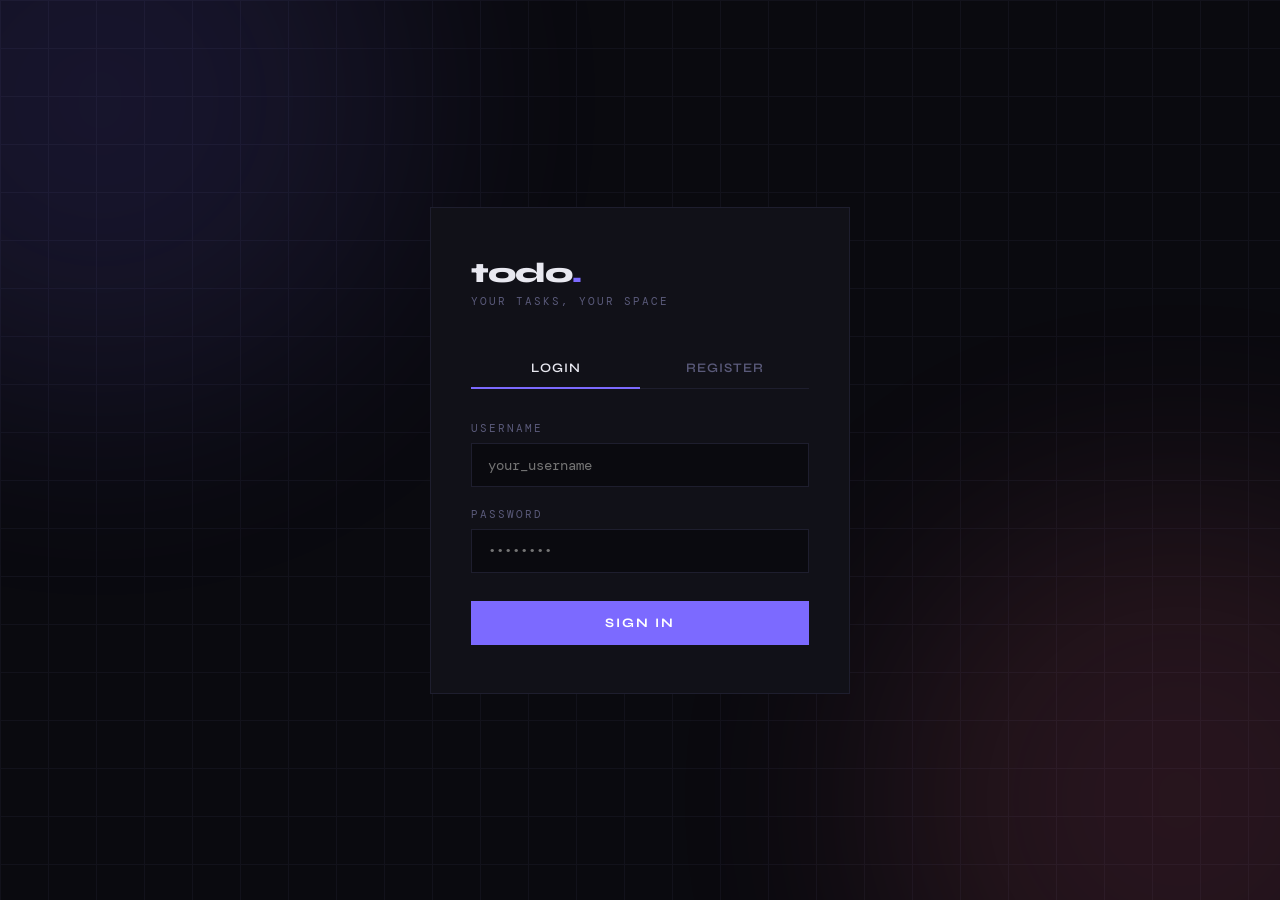
==== src/main/resources/static/index.html @ 54dc07a8 "initial commit" ====
<!DOCTYPE html>
<html lang="en">
<head>
<meta charset="UTF-8"/>
<meta name="viewport" content="width=device-width, initial-scale=1.0"/>
<title>TodoList</title>
<link href="https://fonts.googleapis.com/css2?family=Syne:wght@400;600;700;800&family=DM+Mono:wght@300;400;500&display=swap" rel="stylesheet"/>
<style>
  *, *::before, *::after { box-sizing: border-box; margin: 0; padding: 0; }

  :root {
    --bg: #0a0a0f;
    --surface: #111118;
    --surface2: #16161f;
    --border: #1e1e2e;
    --accent: #7c6aff;
    --accent2: #ff6a8a;
    --text: #e8e8f0;
    --muted: #5a5a7a;
    --success: #4fffb0;
    --error: #ff4f6a;
    --done: #2a2a3a;
  }

  body {
    background: var(--bg);
    color: var(--text);
    font-family: 'DM Mono', monospace;
    min-height: 100vh;
  }

  .grid-bg {
    position: fixed;
    inset: 0;
    background-image:
      linear-gradient(var(--border) 1px, transparent 1px),
      linear-gradient(90deg, var(--border) 1px, transparent 1px);
    background-size: 48px 48px;
    opacity: 0.3;
    z-index: 0;
    pointer-events: none;
  }

  .glow {
    position: fixed;
    width: 500px; height: 500px;
    border-radius: 50%;
    filter: blur(120px);
    opacity: 0.08;
    z-index: 0;
    pointer-events: none;
  }
  .glow-1 { background: var(--accent); top: -150px; right: -150px; }
  .glow-2 { background: var(--accent2); bottom: -150px; left: -150px; }

  /* HEADER */
  header {
    position: relative;
    z-index: 10;
    display: flex;
    align-items: center;
    justify-content: space-between;
    padding: 24px 40px;
    border-bottom: 1px solid var(--border);
    background: rgba(10,10,15,0.8);
    backdrop-filter: blur(12px);
  }

  .brand {
    font-family: 'Syne', sans-serif;
    font-weight: 800;
    font-size: 22px;
    letter-spacing: -1px;
  }
  .brand span { color: var(--accent); }

  .header-right {
    display: flex;
    align-items: center;
    gap: 20px;
  }

  .username-badge {
    font-size: 11px;
    letter-spacing: 2px;
    text-transform: uppercase;
    color: var(--muted);
  }
  .username-badge strong { color: var(--accent); }

  .btn-logout {
    background: none;
    border: 1px solid var(--border);
    color: var(--muted);
    font-family: 'DM Mono', monospace;
    font-size: 11px;
    letter-spacing: 1px;
    text-transform: uppercase;
    padding: 6px 14px;
    cursor: pointer;
    transition: all 0.2s;
  }
  .btn-logout:hover { border-color: var(--error); color: var(--error); }

  /* MAIN LAYOUT */
  main {
    position: relative;
    z-index: 1;
    max-width: 720px;
    margin: 0 auto;
    padding: 48px 24px;
  }

  /* STATS */
  .stats {
    display: grid;
    grid-template-columns: repeat(3, 1fr);
    gap: 1px;
    background: var(--border);
    margin-bottom: 40px;
    border: 1px solid var(--border);
  }
  .stat {
    background: var(--surface);
    padding: 20px 24px;
    text-align: center;
  }
  .stat-num {
    font-family: 'Syne', sans-serif;
    font-weight: 800;
    font-size: 32px;
    line-height: 1;
    margin-bottom: 4px;
  }
  .stat-num.accent { color: var(--accent); }
  .stat-num.success { color: var(--success); }
  .stat-num.muted { color: var(--muted); }
  .stat-label {
    font-size: 10px;
    letter-spacing: 2px;
    text-transform: uppercase;
    color: var(--muted);
  }

  /* ADD FORM */
  .add-form {
    background: var(--surface);
    border: 1px solid var(--border);
    padding: 24px;
    margin-bottom: 32px;
  }

  .add-form-title {
    font-family: 'Syne', sans-serif;
    font-weight: 700;
    font-size: 12px;
    letter-spacing: 3px;
    text-transform: uppercase;
    color: var(--muted);
    margin-bottom: 16px;
  }

  .input-row {
    display: flex;
    gap: 8px;
    margin-bottom: 10px;
  }

  input[type="text"], textarea {
    flex: 1;
    background: var(--bg);
    border: 1px solid var(--border);
    color: var(--text);
    font-family: 'DM Mono', monospace;
    font-size: 13px;
    padding: 11px 16px;
    outline: none;
    transition: border-color 0.2s;
    resize: none;
  }
  input[type="text"]:focus, textarea:focus { border-color: var(--accent); }

  textarea { width: 100%; height: 60px; margin-bottom: 10px; }

  .btn-add {
    background: var(--accent);
    color: #fff;
    border: none;
    font-family: 'Syne', sans-serif;
    font-weight: 700;
    font-size: 12px;
    letter-spacing: 2px;
    text-transform: uppercase;
    padding: 11px 20px;
    cursor: pointer;
    transition: opacity 0.2s;
    white-space: nowrap;
  }
  .btn-add:hover { opacity: 0.85; }
  .btn-add:disabled { opacity: 0.4; cursor: not-allowed; }

  /* FILTERS */
  .filters {
    display: flex;
    gap: 2px;
    margin-bottom: 20px;
  }
  .filter-btn {
    background: none;
    border: 1px solid var(--border);
    color: var(--muted);
    font-family: 'DM Mono', monospace;
    font-size: 11px;
    letter-spacing: 1px;
    text-transform: uppercase;
    padding: 7px 16px;
    cursor: pointer;
    transition: all 0.2s;
  }
  .filter-btn.active {
    background: var(--accent);
    border-color: var(--accent);
    color: #fff;
  }

  /* TODO LIST */
  .todo-list { display: flex; flex-direction: column; gap: 2px; }

  .todo-item {
    background: var(--surface);
    border: 1px solid var(--border);
    padding: 18px 20px;
    display: flex;
    align-items: flex-start;
    gap: 14px;
    transition: border-color 0.2s, opacity 0.3s;
    animation: fadeIn 0.3s ease both;
  }
  @keyframes fadeIn {
    from { opacity: 0; transform: translateY(8px); }
    to   { opacity: 1; transform: translateY(0); }
  }
  .todo-item.completed { opacity: 0.5; }
  .todo-item:hover { border-color: #2e2e40; }

  .check-btn {
    width: 20px; height: 20px;
    border: 2px solid var(--border);
    background: none;
    cursor: pointer;
    flex-shrink: 0;
    margin-top: 2px;
    transition: all 0.2s;
    display: flex; align-items: center; justify-content: center;
    color: transparent;
    font-size: 12px;
  }
  .check-btn:hover { border-color: var(--success); color: var(--success); }
  .todo-item.completed .check-btn {
    background: var(--success);
    border-color: var(--success);
    color: var(--bg);
  }

  .todo-body { flex: 1; min-width: 0; }

  .todo-title {
    font-size: 14px;
    font-weight: 500;
    margin-bottom: 4px;
    transition: all 0.2s;
  }
  .todo-item.completed .todo-title {
    text-decoration: line-through;
    color: var(--muted);
  }

  .todo-desc {
    font-size: 12px;
    color: var(--muted);
    line-height: 1.5;
  }

  .todo-meta {
    font-size: 10px;
    color: var(--muted);
    margin-top: 6px;
    letter-spacing: 1px;
  }

  .todo-actions {
    display: flex;
    gap: 8px;
    flex-shrink: 0;
  }

  .icon-btn {
    background: none;
    border: none;
    color: var(--muted);
    cursor: pointer;
    font-size: 14px;
    padding: 2px 6px;
    transition: color 0.2s;
  }
  .icon-btn:hover.delete { color: var(--error); }
  .icon-btn:hover.edit { color: var(--accent); }

  /* EDIT MODAL */
  .overlay {
    position: fixed;
    inset: 0;
    background: rgba(0,0,0,0.7);
    backdrop-filter: blur(4px);
    z-index: 100;
    display: none;
    align-items: center;
    justify-content: center;
  }
  .overlay.show { display: flex; }

  .modal {
    background: var(--surface);
    border: 1px solid var(--border);
    padding: 36px;
    width: 440px;
    animation: slideUp 0.3s cubic-bezier(.16,1,.3,1) both;
  }
  @keyframes slideUp {
    from { opacity: 0; transform: translateY(16px); }
    to   { opacity: 1; transform: translateY(0); }
  }

  .modal-title {
    font-family: 'Syne', sans-serif;
    font-weight: 700;
    font-size: 12px;
    letter-spacing: 3px;
    text-transform: uppercase;
    color: var(--muted);
    margin-bottom: 20px;
  }

  .modal-actions {
    display: flex;
    gap: 8px;
    margin-top: 20px;
  }

  .btn-save {
    flex: 1;
    background: var(--accent);
    color: #fff;
    border: none;
    font-family: 'Syne', sans-serif;
    font-weight: 700;
    font-size: 12px;
    letter-spacing: 2px;
    text-transform: uppercase;
    padding: 12px;
    cursor: pointer;
    transition: opacity 0.2s;
  }
  .btn-save:hover { opacity: 0.85; }

  .btn-cancel {
    flex: 1;
    background: none;
    color: var(--muted);
    border: 1px solid var(--border);
    font-family: 'DM Mono', monospace;
    font-size: 12px;
    letter-spacing: 1px;
    padding: 12px;
    cursor: pointer;
    transition: all 0.2s;
  }
  .btn-cancel:hover { border-color: var(--error); color: var(--error); }

  .empty {
    text-align: center;
    padding: 60px 20px;
    color: var(--muted);
  }
  .empty-icon { font-size: 40px; margin-bottom: 12px; opacity: 0.3; }
  .empty-text { font-size: 12px; letter-spacing: 2px; text-transform: uppercase; }

  .toast {
    position: fixed;
    bottom: 32px; right: 32px;
    background: var(--surface);
    border: 1px solid var(--border);
    padding: 14px 20px;
    font-size: 12px;
    letter-spacing: 1px;
    z-index: 200;
    opacity: 0;
    transform: translateY(10px);
    transition: all 0.3s;
    pointer-events: none;
  }
  .toast.show { opacity: 1; transform: translateY(0); }
  .toast.success { border-left: 3px solid var(--success); color: var(--success); }
  .toast.error { border-left: 3px solid var(--error); color: var(--error); }
</style>
</head>
<body>
<div class="grid-bg"></div>
<div class="glow glow-1"></div>
<div class="glow glow-2"></div>

<header>
  <div class="brand">todo<span>.</span></div>
  <div class="header-right">
    <div class="username-badge">logged in as <strong id="usernameDisplay">—</strong></div>
    <button class="btn-logout" onclick="logout()">Logout</button>
  </div>
</header>

<main>
  <!-- Stats -->
  <div class="stats">
    <div class="stat">
      <div class="stat-num accent" id="statTotal">0</div>
      <div class="stat-label">Total</div>
    </div>
    <div class="stat">
      <div class="stat-num success" id="statDone">0</div>
      <div class="stat-label">Done</div>
    </div>
    <div class="stat">
      <div class="stat-num muted" id="statPending">0</div>
      <div class="stat-label">Pending</div>
    </div>
  </div>

  <!-- Add Form -->
  <div class="add-form">
    <div class="add-form-title">New Task</div>
    <div class="input-row">
      <input type="text" id="newTitle" placeholder="What needs to be done?"/>
      <button class="btn-add" onclick="createTodo()">+ Add</button>
    </div>
    <textarea id="newDesc" placeholder="Description (optional)"></textarea>
  </div>

  <!-- Filters -->
  <div class="filters">
    <button class="filter-btn active" onclick="setFilter('all', this)">All</button>
    <button class="filter-btn" onclick="setFilter('pending', this)">Pending</button>
    <button class="filter-btn" onclick="setFilter('done', this)">Done</button>
  </div>

  <!-- List -->
  <div class="todo-list" id="todoList"></div>
</main>

<!-- Edit Modal -->
<div class="overlay" id="overlay" onclick="closeModal(event)">
  <div class="modal">
    <div class="modal-title">Edit Task</div>
    <input type="text" id="editTitle" placeholder="Title" style="width:100%;margin-bottom:10px"/>
    <textarea id="editDesc" placeholder="Description" style="width:100%;height:80px;margin-bottom:0"></textarea>
    <div class="modal-actions">
      <button class="btn-cancel" onclick="closeModal()">Cancel</button>
      <button class="btn-save" onclick="saveEdit()">Save</button>
    </div>
  </div>
</div>

<div class="toast" id="toast"></div>

<script>
  const API = 'http://localhost:8080/api';
  let todos = [];
  let filter = 'all';
  let editingId = null;

  function token() { return localStorage.getItem('token'); }

  function headers() {
    return { 'Content-Type': 'application/json', 'Authorization': `Bearer ${token()}` };
  }

  function logout() {
    localStorage.clear();
    window.location.href = 'auth.html';
  }

  function toast(msg, type = 'success') {
    const el = document.getElementById('toast');
    el.textContent = msg;
    el.className = `toast ${type} show`;
    setTimeout(() => el.classList.remove('show'), 2500);
  }

  function setFilter(f, btn) {
    filter = f;
    document.querySelectorAll('.filter-btn').forEach(b => b.classList.remove('active'));
    btn.classList.add('active');
    render();
  }

  function updateStats() {
    const done = todos.filter(t => t.completed).length;
    document.getElementById('statTotal').textContent = todos.length;
    document.getElementById('statDone').textContent = done;
    document.getElementById('statPending').textContent = todos.length - done;
  }

  function render() {
    const list = document.getElementById('todoList');
    let visible = todos;
    if (filter === 'pending') visible = todos.filter(t => !t.completed);
    if (filter === 'done') visible = todos.filter(t => t.completed);

    if (visible.length === 0) {
      list.innerHTML = `<div class="empty"><div class="empty-icon">◻</div><div class="empty-text">No tasks here</div></div>`;
      return;
    }

    list.innerHTML = visible.map(todo => `
      <div class="todo-item ${todo.completed ? 'completed' : ''}" id="item-${todo.id}">
        <button class="check-btn" onclick="toggleTodo(${todo.id}, ${todo.completed})">✓</button>
        <div class="todo-body">
          <div class="todo-title">${escHtml(todo.title)}</div>
          ${todo.description ? `<div class="todo-desc">${escHtml(todo.description)}</div>` : ''}
          <div class="todo-meta">${formatDate(todo.createdAt)}</div>
        </div>
        <div class="todo-actions">
          <button class="icon-btn edit" onclick="openEdit(${todo.id})">✎</button>
          <button class="icon-btn delete" onclick="deleteTodo(${todo.id})">✕</button>
        </div>
      </div>
    `).join('');

    updateStats();
  }

  function escHtml(str) {
    return str.replace(/&/g,'&amp;').replace(/</g,'&lt;').replace(/>/g,'&gt;');
  }

  function formatDate(dt) {
    if (!dt) return '';
    return new Date(dt).toLocaleDateString('en-US', { month: 'short', day: 'numeric', year: 'numeric' });
  }

  async function loadTodos() {
    try {
      const res = await fetch(`${API}/todos`, { headers: headers() });
      if (res.status === 401) return logout();
      todos = await res.json();
      updateStats();
      render();
    } catch (e) {
      toast('Failed to load todos', 'error');
    }
  }

  async function createTodo() {
    const title = document.getElementById('newTitle').value.trim();
    const description = document.getElementById('newDesc').value.trim();
    if (!title) return;

    try {
      const res = await fetch(`${API}/todos`, {
        method: 'POST',
        headers: headers(),
        body: JSON.stringify({ title, description, completed: false })
      });
      const todo = await res.json();
      todos.unshift(todo);
      document.getElementById('newTitle').value = '';
      document.getElementById('newDesc').value = '';
      render();
      toast('Task added');
    } catch (e) {
      toast('Failed to add task', 'error');
    }
  }

  async function toggleTodo(id, current) {
    const todo = todos.find(t => t.id === id);
    if (!todo) return;
    try {
      const res = await fetch(`${API}/todos/${id}`, {
        method: 'PUT',
        headers: headers(),
        body: JSON.stringify({ ...todo, completed: !current })
      });
      const updated = await res.json();
      todos = todos.map(t => t.id === id ? updated : t);
      render();
    } catch (e) {
      toast('Failed to update', 'error');
    }
  }

  async function deleteTodo(id) {
    try {
      await fetch(`${API}/todos/${id}`, { method: 'DELETE', headers: headers() });
      todos = todos.filter(t => t.id !== id);
      render();
      toast('Task deleted');
    } catch (e) {
      toast('Failed to delete', 'error');
    }
  }

  function openEdit(id) {
    const todo = todos.find(t => t.id === id);
    if (!todo) return;
    editingId = id;
    document.getElementById('editTitle').value = todo.title;
    document.getElementById('editDesc').value = todo.description || '';
    document.getElementById('overlay').classList.add('show');
  }

  function closeModal(e) {
    if (e && e.target !== document.getElementById('overlay')) return;
    document.getElementById('overlay').classList.remove('show');
    editingId = null;
  }

  async function saveEdit() {
    const title = document.getElementById('editTitle').value.trim();
    const description = document.getElementById('editDesc').value.trim();
    if (!title || !editingId) return;

    const todo = todos.find(t => t.id === editingId);
    try {
      const res = await fetch(`${API}/todos/${editingId}`, {
        method: 'PUT',
        headers: headers(),
        body: JSON.stringify({ ...todo, title, description })
      });
      const updated = await res.json();
      todos = todos.map(t => t.id === editingId ? updated : t);
      document.getElementById('overlay').classList.remove('show');
      editingId = null;
      render();
      toast('Task updated');
    } catch (e) {
      toast('Failed to update', 'error');
    }
  }

  document.getElementById('newTitle').addEventListener('keydown', e => {
    if (e.key === 'Enter') createTodo();
  });

  // Init
  if (!token()) { window.location.href = 'auth.html'; }
  else {
    document.getElementById('usernameDisplay').textContent = localStorage.getItem('username') || '—';
    loadTodos();
  }
</script>
</body>
</html>
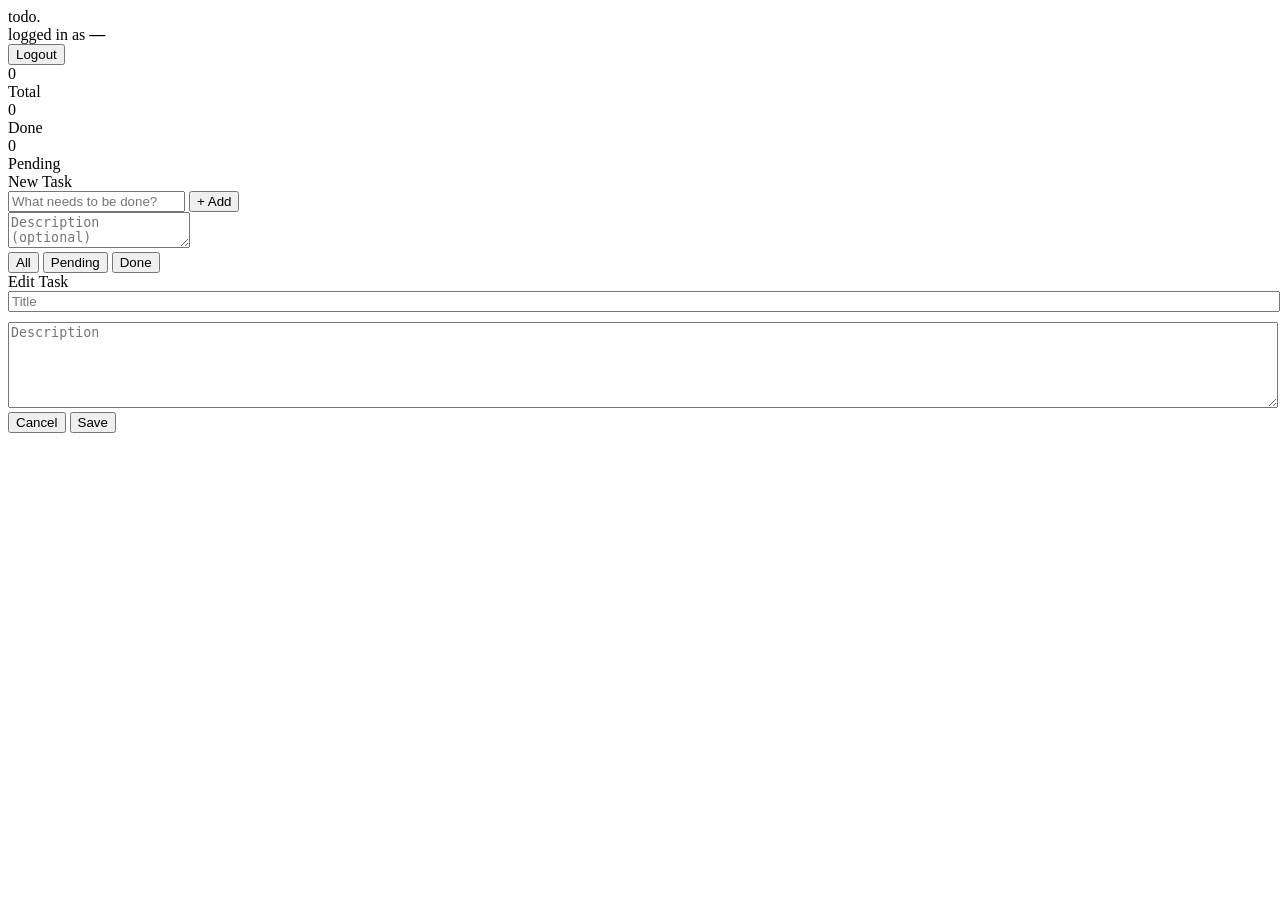
==== commit 1b50de84: "minor updates" ====
--- a/src/main/resources/static/index.html
+++ b/src/main/resources/static/index.html
@@ -5,404 +5,7 @@
 <meta name="viewport" content="width=device-width, initial-scale=1.0"/>
 <title>TodoList</title>
 <link href="https://fonts.googleapis.com/css2?family=Syne:wght@400;600;700;800&family=DM+Mono:wght@300;400;500&display=swap" rel="stylesheet"/>
-<style>
-  *, *::before, *::after { box-sizing: border-box; margin: 0; padding: 0; }
-
-  :root {
-    --bg: #0a0a0f;
-    --surface: #111118;
-    --surface2: #16161f;
-    --border: #1e1e2e;
-    --accent: #7c6aff;
-    --accent2: #ff6a8a;
-    --text: #e8e8f0;
-    --muted: #5a5a7a;
-    --success: #4fffb0;
-    --error: #ff4f6a;
-    --done: #2a2a3a;
-  }
-
-  body {
-    background: var(--bg);
-    color: var(--text);
-    font-family: 'DM Mono', monospace;
-    min-height: 100vh;
-  }
-
-  .grid-bg {
-    position: fixed;
-    inset: 0;
-    background-image:
-      linear-gradient(var(--border) 1px, transparent 1px),
-      linear-gradient(90deg, var(--border) 1px, transparent 1px);
-    background-size: 48px 48px;
-    opacity: 0.3;
-    z-index: 0;
-    pointer-events: none;
-  }
-
-  .glow {
-    position: fixed;
-    width: 500px; height: 500px;
-    border-radius: 50%;
-    filter: blur(120px);
-    opacity: 0.08;
-    z-index: 0;
-    pointer-events: none;
-  }
-  .glow-1 { background: var(--accent); top: -150px; right: -150px; }
-  .glow-2 { background: var(--accent2); bottom: -150px; left: -150px; }
-
-  /* HEADER */
-  header {
-    position: relative;
-    z-index: 10;
-    display: flex;
-    align-items: center;
-    justify-content: space-between;
-    padding: 24px 40px;
-    border-bottom: 1px solid var(--border);
-    background: rgba(10,10,15,0.8);
-    backdrop-filter: blur(12px);
-  }
-
-  .brand {
-    font-family: 'Syne', sans-serif;
-    font-weight: 800;
-    font-size: 22px;
-    letter-spacing: -1px;
-  }
-  .brand span { color: var(--accent); }
-
-  .header-right {
-    display: flex;
-    align-items: center;
-    gap: 20px;
-  }
-
-  .username-badge {
-    font-size: 11px;
-    letter-spacing: 2px;
-    text-transform: uppercase;
-    color: var(--muted);
-  }
-  .username-badge strong { color: var(--accent); }
-
-  .btn-logout {
-    background: none;
-    border: 1px solid var(--border);
-    color: var(--muted);
-    font-family: 'DM Mono', monospace;
-    font-size: 11px;
-    letter-spacing: 1px;
-    text-transform: uppercase;
-    padding: 6px 14px;
-    cursor: pointer;
-    transition: all 0.2s;
-  }
-  .btn-logout:hover { border-color: var(--error); color: var(--error); }
-
-  /* MAIN LAYOUT */
-  main {
-    position: relative;
-    z-index: 1;
-    max-width: 720px;
-    margin: 0 auto;
-    padding: 48px 24px;
-  }
-
-  /* STATS */
-  .stats {
-    display: grid;
-    grid-template-columns: repeat(3, 1fr);
-    gap: 1px;
-    background: var(--border);
-    margin-bottom: 40px;
-    border: 1px solid var(--border);
-  }
-  .stat {
-    background: var(--surface);
-    padding: 20px 24px;
-    text-align: center;
-  }
-  .stat-num {
-    font-family: 'Syne', sans-serif;
-    font-weight: 800;
-    font-size: 32px;
-    line-height: 1;
-    margin-bottom: 4px;
-  }
-  .stat-num.accent { color: var(--accent); }
-  .stat-num.success { color: var(--success); }
-  .stat-num.muted { color: var(--muted); }
-  .stat-label {
-    font-size: 10px;
-    letter-spacing: 2px;
-    text-transform: uppercase;
-    color: var(--muted);
-  }
-
-  /* ADD FORM */
-  .add-form {
-    background: var(--surface);
-    border: 1px solid var(--border);
-    padding: 24px;
-    margin-bottom: 32px;
-  }
-
-  .add-form-title {
-    font-family: 'Syne', sans-serif;
-    font-weight: 700;
-    font-size: 12px;
-    letter-spacing: 3px;
-    text-transform: uppercase;
-    color: var(--muted);
-    margin-bottom: 16px;
-  }
-
-  .input-row {
-    display: flex;
-    gap: 8px;
-    margin-bottom: 10px;
-  }
-
-  input[type="text"], textarea {
-    flex: 1;
-    background: var(--bg);
-    border: 1px solid var(--border);
-    color: var(--text);
-    font-family: 'DM Mono', monospace;
-    font-size: 13px;
-    padding: 11px 16px;
-    outline: none;
-    transition: border-color 0.2s;
-    resize: none;
-  }
-  input[type="text"]:focus, textarea:focus { border-color: var(--accent); }
-
-  textarea { width: 100%; height: 60px; margin-bottom: 10px; }
-
-  .btn-add {
-    background: var(--accent);
-    color: #fff;
-    border: none;
-    font-family: 'Syne', sans-serif;
-    font-weight: 700;
-    font-size: 12px;
-    letter-spacing: 2px;
-    text-transform: uppercase;
-    padding: 11px 20px;
-    cursor: pointer;
-    transition: opacity 0.2s;
-    white-space: nowrap;
-  }
-  .btn-add:hover { opacity: 0.85; }
-  .btn-add:disabled { opacity: 0.4; cursor: not-allowed; }
-
-  /* FILTERS */
-  .filters {
-    display: flex;
-    gap: 2px;
-    margin-bottom: 20px;
-  }
-  .filter-btn {
-    background: none;
-    border: 1px solid var(--border);
-    color: var(--muted);
-    font-family: 'DM Mono', monospace;
-    font-size: 11px;
-    letter-spacing: 1px;
-    text-transform: uppercase;
-    padding: 7px 16px;
-    cursor: pointer;
-    transition: all 0.2s;
-  }
-  .filter-btn.active {
-    background: var(--accent);
-    border-color: var(--accent);
-    color: #fff;
-  }
-
-  /* TODO LIST */
-  .todo-list { display: flex; flex-direction: column; gap: 2px; }
-
-  .todo-item {
-    background: var(--surface);
-    border: 1px solid var(--border);
-    padding: 18px 20px;
-    display: flex;
-    align-items: flex-start;
-    gap: 14px;
-    transition: border-color 0.2s, opacity 0.3s;
-    animation: fadeIn 0.3s ease both;
-  }
-  @keyframes fadeIn {
-    from { opacity: 0; transform: translateY(8px); }
-    to   { opacity: 1; transform: translateY(0); }
-  }
-  .todo-item.completed { opacity: 0.5; }
-  .todo-item:hover { border-color: #2e2e40; }
-
-  .check-btn {
-    width: 20px; height: 20px;
-    border: 2px solid var(--border);
-    background: none;
-    cursor: pointer;
-    flex-shrink: 0;
-    margin-top: 2px;
-    transition: all 0.2s;
-    display: flex; align-items: center; justify-content: center;
-    color: transparent;
-    font-size: 12px;
-  }
-  .check-btn:hover { border-color: var(--success); color: var(--success); }
-  .todo-item.completed .check-btn {
-    background: var(--success);
-    border-color: var(--success);
-    color: var(--bg);
-  }
-
-  .todo-body { flex: 1; min-width: 0; }
-
-  .todo-title {
-    font-size: 14px;
-    font-weight: 500;
-    margin-bottom: 4px;
-    transition: all 0.2s;
-  }
-  .todo-item.completed .todo-title {
-    text-decoration: line-through;
-    color: var(--muted);
-  }
-
-  .todo-desc {
-    font-size: 12px;
-    color: var(--muted);
-    line-height: 1.5;
-  }
-
-  .todo-meta {
-    font-size: 10px;
-    color: var(--muted);
-    margin-top: 6px;
-    letter-spacing: 1px;
-  }
-
-  .todo-actions {
-    display: flex;
-    gap: 8px;
-    flex-shrink: 0;
-  }
-
-  .icon-btn {
-    background: none;
-    border: none;
-    color: var(--muted);
-    cursor: pointer;
-    font-size: 14px;
-    padding: 2px 6px;
-    transition: color 0.2s;
-  }
-  .icon-btn:hover.delete { color: var(--error); }
-  .icon-btn:hover.edit { color: var(--accent); }
-
-  /* EDIT MODAL */
-  .overlay {
-    position: fixed;
-    inset: 0;
-    background: rgba(0,0,0,0.7);
-    backdrop-filter: blur(4px);
-    z-index: 100;
-    display: none;
-    align-items: center;
-    justify-content: center;
-  }
-  .overlay.show { display: flex; }
-
-  .modal {
-    background: var(--surface);
-    border: 1px solid var(--border);
-    padding: 36px;
-    width: 440px;
-    animation: slideUp 0.3s cubic-bezier(.16,1,.3,1) both;
-  }
-  @keyframes slideUp {
-    from { opacity: 0; transform: translateY(16px); }
-    to   { opacity: 1; transform: translateY(0); }
-  }
-
-  .modal-title {
-    font-family: 'Syne', sans-serif;
-    font-weight: 700;
-    font-size: 12px;
-    letter-spacing: 3px;
-    text-transform: uppercase;
-    color: var(--muted);
-    margin-bottom: 20px;
-  }
-
-  .modal-actions {
-    display: flex;
-    gap: 8px;
-    margin-top: 20px;
-  }
-
-  .btn-save {
-    flex: 1;
-    background: var(--accent);
-    color: #fff;
-    border: none;
-    font-family: 'Syne', sans-serif;
-    font-weight: 700;
-    font-size: 12px;
-    letter-spacing: 2px;
-    text-transform: uppercase;
-    padding: 12px;
-    cursor: pointer;
-    transition: opacity 0.2s;
-  }
-  .btn-save:hover { opacity: 0.85; }
-
-  .btn-cancel {
-    flex: 1;
-    background: none;
-    color: var(--muted);
-    border: 1px solid var(--border);
-    font-family: 'DM Mono', monospace;
-    font-size: 12px;
-    letter-spacing: 1px;
-    padding: 12px;
-    cursor: pointer;
-    transition: all 0.2s;
-  }
-  .btn-cancel:hover { border-color: var(--error); color: var(--error); }
-
-  .empty {
-    text-align: center;
-    padding: 60px 20px;
-    color: var(--muted);
-  }
-  .empty-icon { font-size: 40px; margin-bottom: 12px; opacity: 0.3; }
-  .empty-text { font-size: 12px; letter-spacing: 2px; text-transform: uppercase; }
-
-  .toast {
-    position: fixed;
-    bottom: 32px; right: 32px;
-    background: var(--surface);
-    border: 1px solid var(--border);
-    padding: 14px 20px;
-    font-size: 12px;
-    letter-spacing: 1px;
-    z-index: 200;
-    opacity: 0;
-    transform: translateY(10px);
-    transition: all 0.3s;
-    pointer-events: none;
-  }
-  .toast.show { opacity: 1; transform: translateY(0); }
-  .toast.success { border-left: 3px solid var(--success); color: var(--success); }
-  .toast.error { border-left: 3px solid var(--error); color: var(--error); }
-</style>
+<link href="/css/index.css" rel="stylesheet">
 </head>
 <body>
 <div class="grid-bg"></div>
@@ -470,192 +73,6 @@
 
 <div class="toast" id="toast"></div>
 
-<script>
-  const API = 'http://localhost:8080/api';
-  let todos = [];
-  let filter = 'all';
-  let editingId = null;
-
-  function token() { return localStorage.getItem('token'); }
-
-  function headers() {
-    return { 'Content-Type': 'application/json', 'Authorization': `Bearer ${token()}` };
-  }
-
-  function logout() {
-    localStorage.clear();
-    window.location.href = 'auth.html';
-  }
-
-  function toast(msg, type = 'success') {
-    const el = document.getElementById('toast');
-    el.textContent = msg;
-    el.className = `toast ${type} show`;
-    setTimeout(() => el.classList.remove('show'), 2500);
-  }
-
-  function setFilter(f, btn) {
-    filter = f;
-    document.querySelectorAll('.filter-btn').forEach(b => b.classList.remove('active'));
-    btn.classList.add('active');
-    render();
-  }
-
-  function updateStats() {
-    const done = todos.filter(t => t.completed).length;
-    document.getElementById('statTotal').textContent = todos.length;
-    document.getElementById('statDone').textContent = done;
-    document.getElementById('statPending').textContent = todos.length - done;
-  }
-
-  function render() {
-    const list = document.getElementById('todoList');
-    let visible = todos;
-    if (filter === 'pending') visible = todos.filter(t => !t.completed);
-    if (filter === 'done') visible = todos.filter(t => t.completed);
-
-    if (visible.length === 0) {
-      list.innerHTML = `<div class="empty"><div class="empty-icon">◻</div><div class="empty-text">No tasks here</div></div>`;
-      return;
-    }
-
-    list.innerHTML = visible.map(todo => `
-      <div class="todo-item ${todo.completed ? 'completed' : ''}" id="item-${todo.id}">
-        <button class="check-btn" onclick="toggleTodo(${todo.id}, ${todo.completed})">✓</button>
-        <div class="todo-body">
-          <div class="todo-title">${escHtml(todo.title)}</div>
-          ${todo.description ? `<div class="todo-desc">${escHtml(todo.description)}</div>` : ''}
-          <div class="todo-meta">${formatDate(todo.createdAt)}</div>
-        </div>
-        <div class="todo-actions">
-          <button class="icon-btn edit" onclick="openEdit(${todo.id})">✎</button>
-          <button class="icon-btn delete" onclick="deleteTodo(${todo.id})">✕</button>
-        </div>
-      </div>
-    `).join('');
-
-    updateStats();
-  }
-
-  function escHtml(str) {
-    return str.replace(/&/g,'&amp;').replace(/</g,'&lt;').replace(/>/g,'&gt;');
-  }
-
-  function formatDate(dt) {
-    if (!dt) return '';
-    return new Date(dt).toLocaleDateString('en-US', { month: 'short', day: 'numeric', year: 'numeric' });
-  }
-
-  async function loadTodos() {
-    try {
-      const res = await fetch(`${API}/todos`, { headers: headers() });
-      if (res.status === 401) return logout();
-      todos = await res.json();
-      updateStats();
-      render();
-    } catch (e) {
-      toast('Failed to load todos', 'error');
-    }
-  }
-
-  async function createTodo() {
-    const title = document.getElementById('newTitle').value.trim();
-    const description = document.getElementById('newDesc').value.trim();
-    if (!title) return;
-
-    try {
-      const res = await fetch(`${API}/todos`, {
-        method: 'POST',
-        headers: headers(),
-        body: JSON.stringify({ title, description, completed: false })
-      });
-      const todo = await res.json();
-      todos.unshift(todo);
-      document.getElementById('newTitle').value = '';
-      document.getElementById('newDesc').value = '';
-      render();
-      toast('Task added');
-    } catch (e) {
-      toast('Failed to add task', 'error');
-    }
-  }
-
-  async function toggleTodo(id, current) {
-    const todo = todos.find(t => t.id === id);
-    if (!todo) return;
-    try {
-      const res = await fetch(`${API}/todos/${id}`, {
-        method: 'PUT',
-        headers: headers(),
-        body: JSON.stringify({ ...todo, completed: !current })
-      });
-      const updated = await res.json();
-      todos = todos.map(t => t.id === id ? updated : t);
-      render();
-    } catch (e) {
-      toast('Failed to update', 'error');
-    }
-  }
-
-  async function deleteTodo(id) {
-    try {
-      await fetch(`${API}/todos/${id}`, { method: 'DELETE', headers: headers() });
-      todos = todos.filter(t => t.id !== id);
-      render();
-      toast('Task deleted');
-    } catch (e) {
-      toast('Failed to delete', 'error');
-    }
-  }
-
-  function openEdit(id) {
-    const todo = todos.find(t => t.id === id);
-    if (!todo) return;
-    editingId = id;
-    document.getElementById('editTitle').value = todo.title;
-    document.getElementById('editDesc').value = todo.description || '';
-    document.getElementById('overlay').classList.add('show');
-  }
-
-  function closeModal(e) {
-    if (e && e.target !== document.getElementById('overlay')) return;
-    document.getElementById('overlay').classList.remove('show');
-    editingId = null;
-  }
-
-  async function saveEdit() {
-    const title = document.getElementById('editTitle').value.trim();
-    const description = document.getElementById('editDesc').value.trim();
-    if (!title || !editingId) return;
-
-    const todo = todos.find(t => t.id === editingId);
-    try {
-      const res = await fetch(`${API}/todos/${editingId}`, {
-        method: 'PUT',
-        headers: headers(),
-        body: JSON.stringify({ ...todo, title, description })
-      });
-      const updated = await res.json();
-      todos = todos.map(t => t.id === editingId ? updated : t);
-      document.getElementById('overlay').classList.remove('show');
-      editingId = null;
-      render();
-      toast('Task updated');
-    } catch (e) {
-      toast('Failed to update', 'error');
-    }
-  }
-
-  document.getElementById('newTitle').addEventListener('keydown', e => {
-    if (e.key === 'Enter') createTodo();
-  });
-
-  // Init
-  if (!token()) { window.location.href = 'auth.html'; }
-  else {
-    document.getElementById('usernameDisplay').textContent = localStorage.getItem('username') || '—';
-    loadTodos();
-  }
-</script>
+<script src="/js/index.js"></script>
 </body>
 </html>
